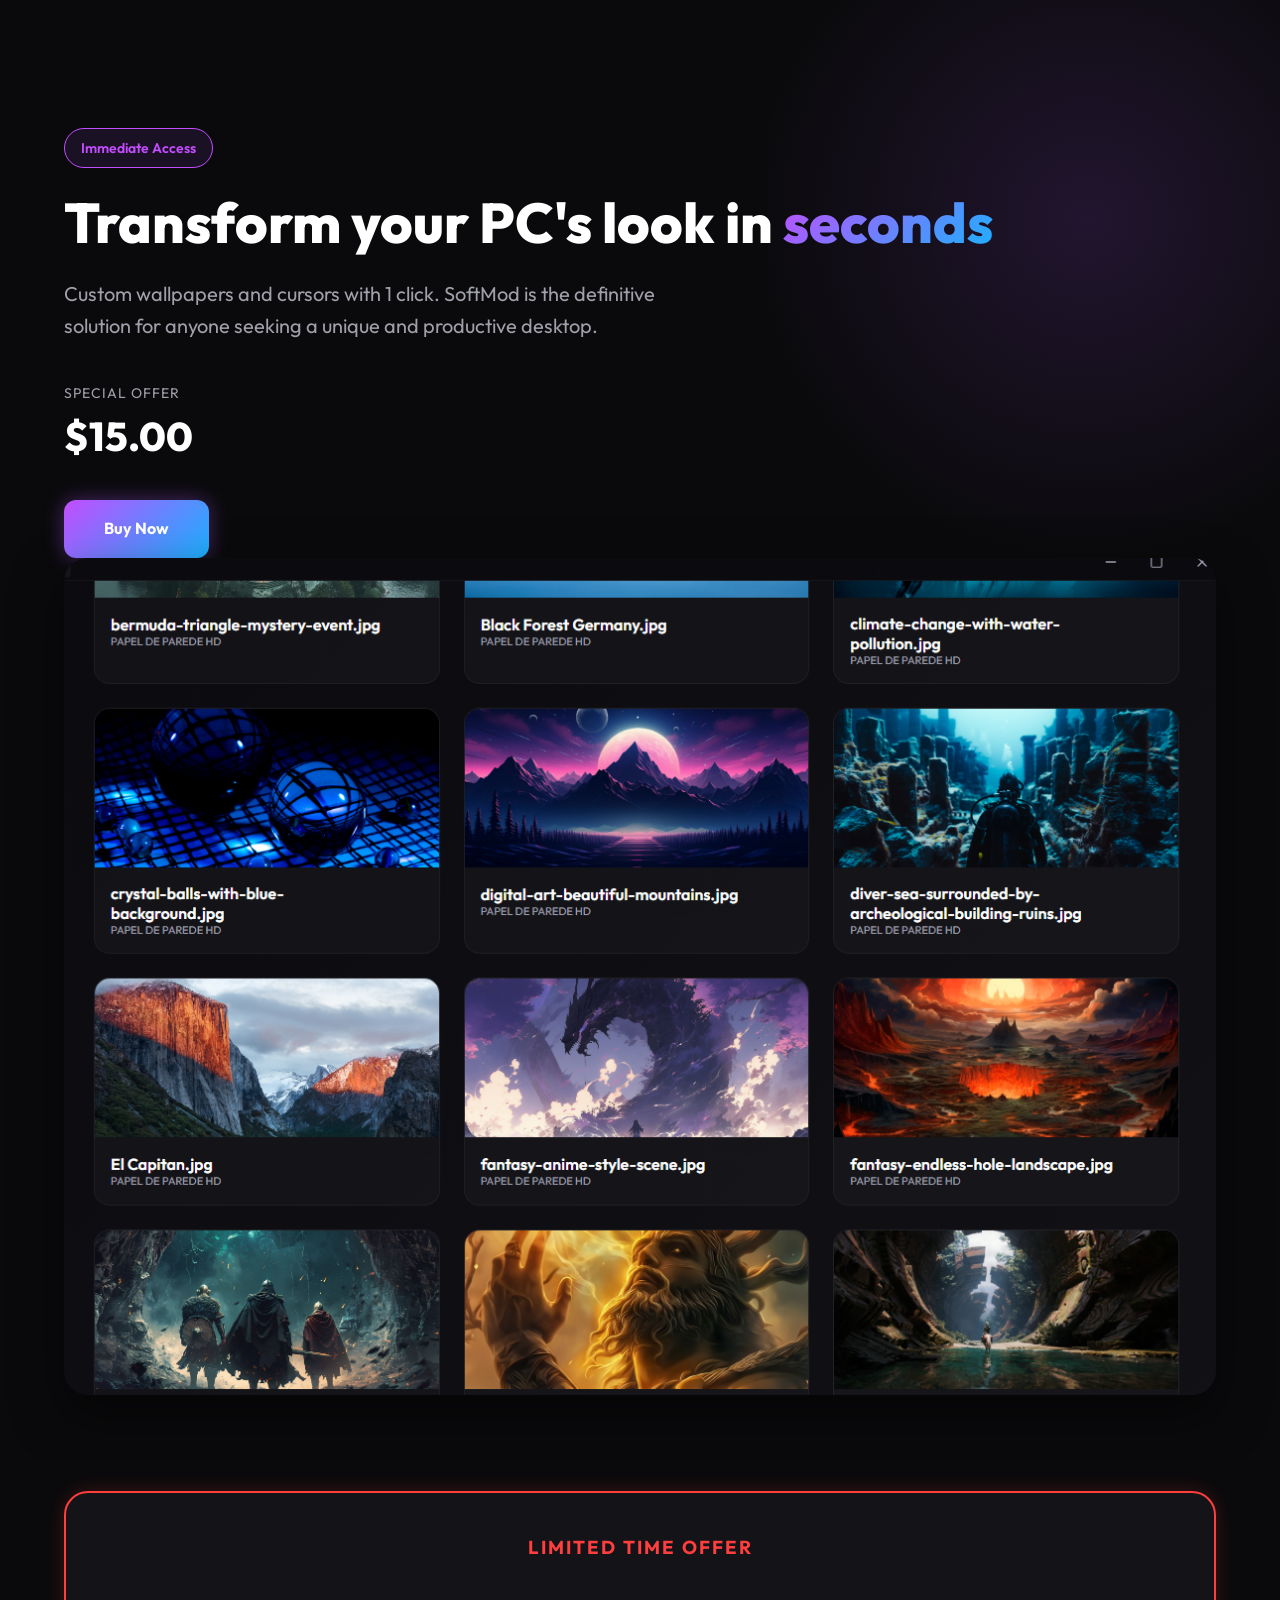
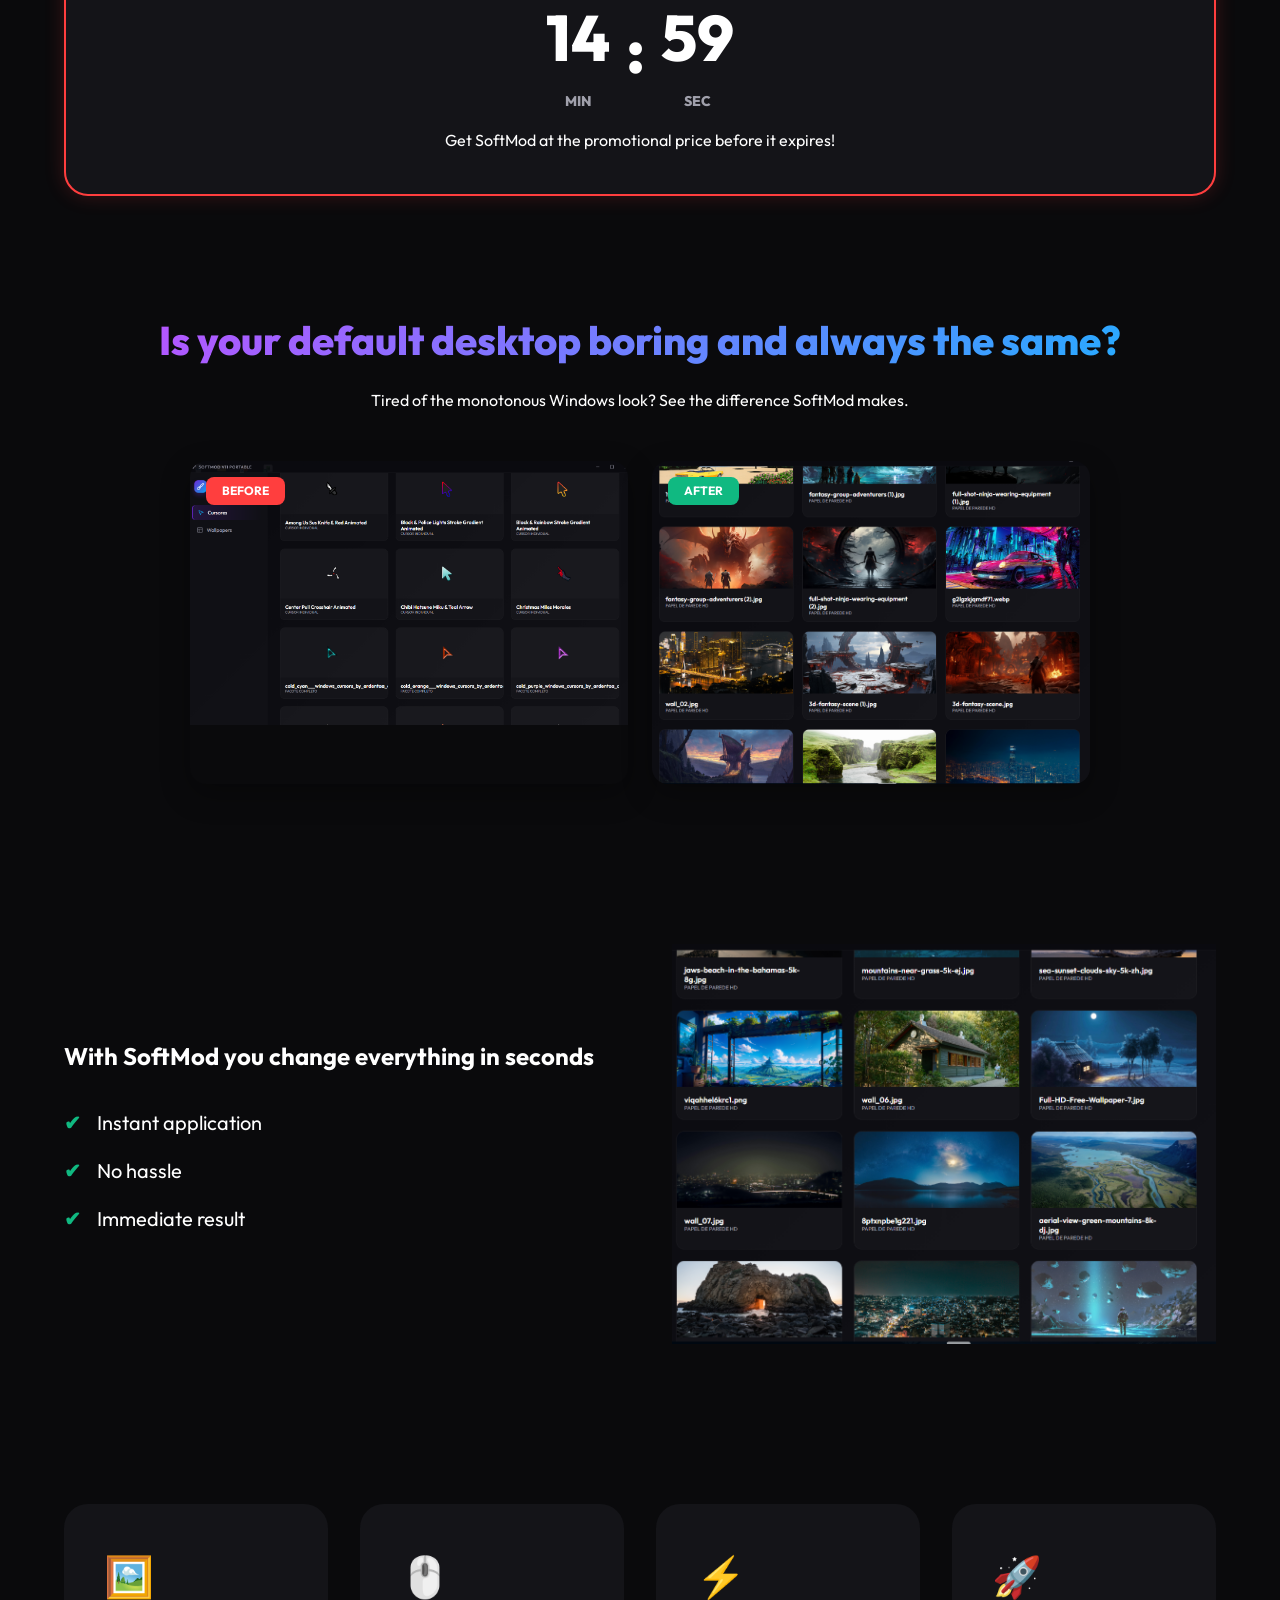
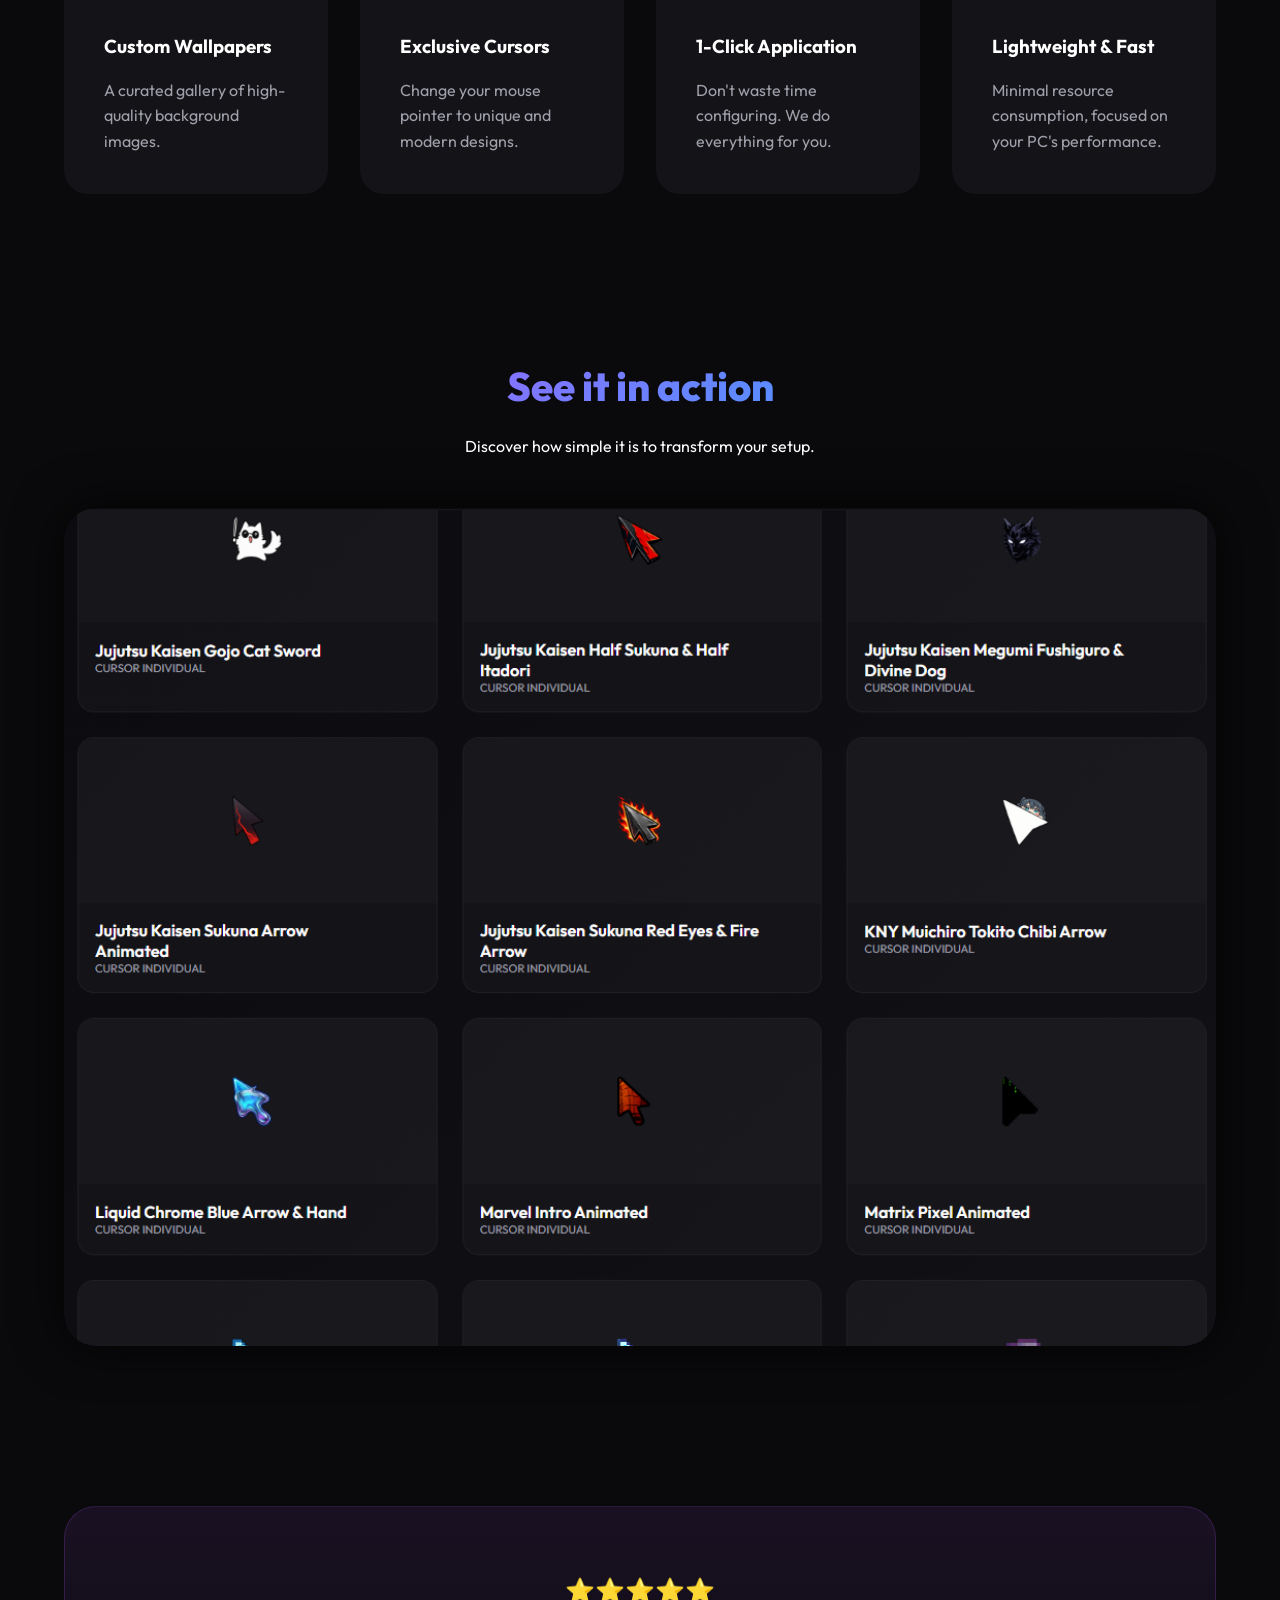
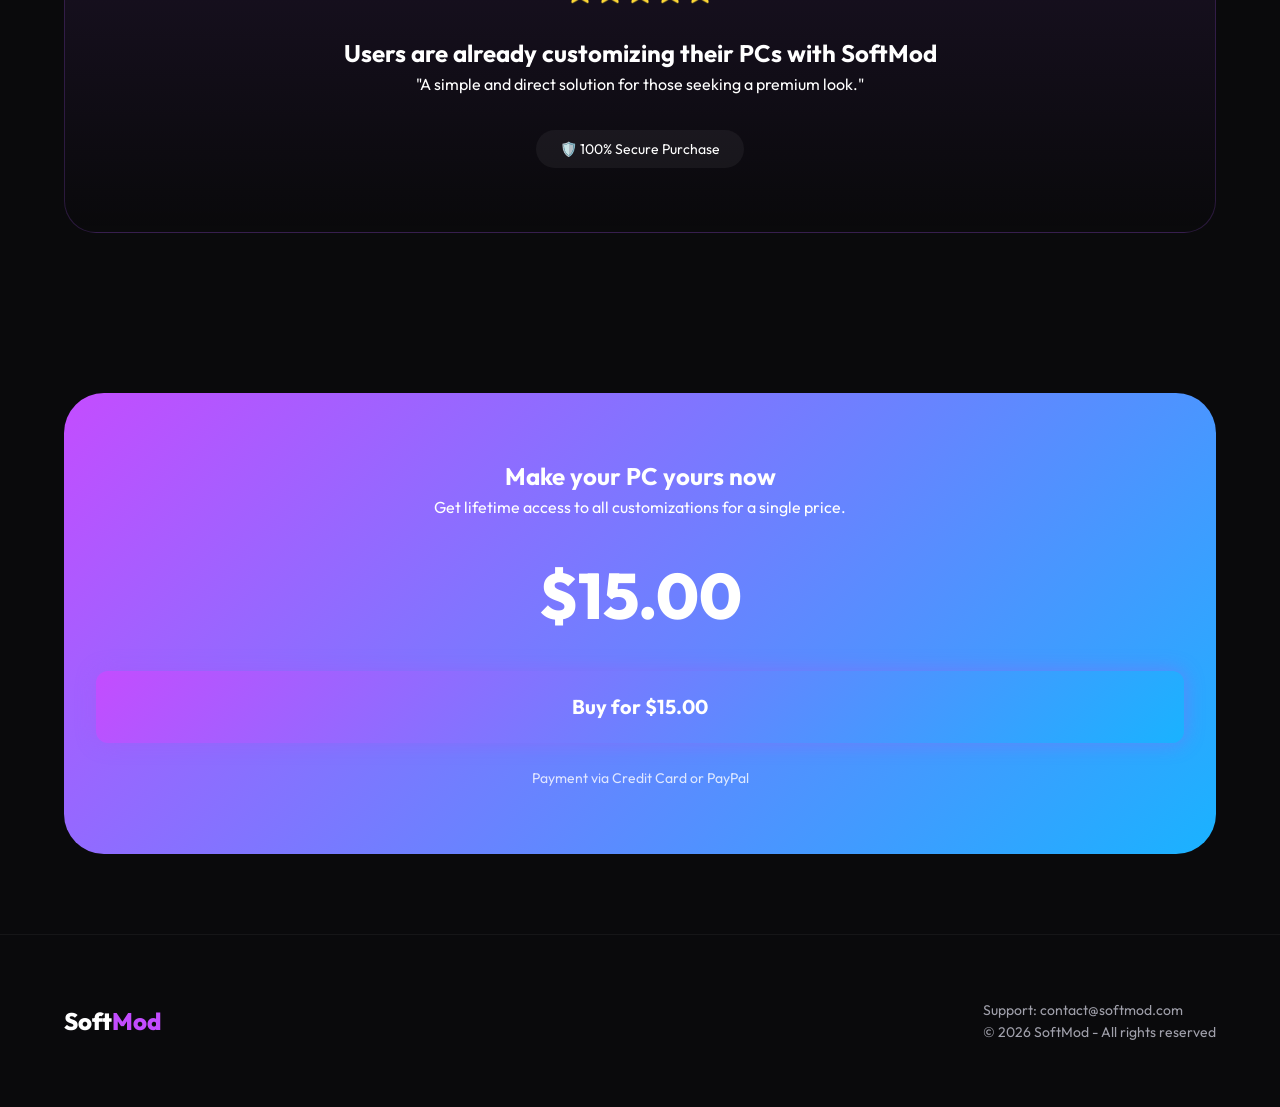
==== index_en.html @ 3dafce31 "Initial commit: SoftMod Landing Page" ====
<!DOCTYPE html>
<html lang="en">
<head>
    <meta charset="UTF-8">
    <meta name="viewport" content="width=device-width, initial-scale=1.0">
    <title>SoftMod | Transform Your Desktop</title>
    <meta name="description" content="Customize your PC with exclusive wallpapers and cursors in just 1 click. Fast, lightweight, and modern.">
    
    <!-- Fonts -->
    <link rel="preconnect" href="https://fonts.googleapis.com">
    <link rel="preconnect" href="https://fonts.gstatic.com" crossorigin>
    <link href="https://fonts.googleapis.com/css2?family=Outfit:wght@300;400;600;800&display=swap" rel="stylesheet">
    
    <!-- Styles -->
    <link rel="stylesheet" href="style.css">
</head>
<body>
    <div id="app">
        <!-- Hero Section -->
        <header class="hero">
            <div class="container">
                <div class="hero-content reveal">
                    <span class="badge">Immediate Access</span>
                    <h1>Transform your PC's look in <span>seconds</span></h1>
                    <p>Custom wallpapers and cursors with 1 click. SoftMod is the definitive solution for anyone seeking a unique and productive desktop.</p>
                    
                    <div class="price-highlight">
                        <span class="price-label">Special Offer</span>
                        <span class="price-value">$15.00</span>
                    </div>

                    <div class="hero-actions">
                        <a href="#checkout" class="btn btn-primary pulse">Buy Now</a>
                    </div>
                </div>
                
                <div class="hero-mockup reveal">
                    <img src="assets/img4.png" alt="SoftMod Mockup" class="floating">
                </div>
            </div>
        </header>

        <!-- Urgency Section -->
        <section class="urgency">
            <div class="container">
                <div class="timer-card reveal">
                    <h3>Limited Time Offer</h3>
                    <div id="timer" class="countdown">
                        <div class="timer-part"><span id="minutes">15</span><small>min</small></div>
                        <div class="timer-separator">:</div>
                        <div class="timer-part"><span id="seconds">00</span><small>sec</small></div>
                    </div>
                    <p>Get SoftMod at the promotional price before it expires!</p>
                </div>
            </div>
        </section>

        <!-- Problem Section -->
        <section id="problem" class="section">
            <div class="container">
                <div class="section-header reveal">
                    <h2>Is your default desktop boring and always the same?</h2>
                    <p>Tired of the monotonous Windows look? See the difference SoftMod makes.</p>
                </div>
                
                <div class="comparison-grid reveal">
                    <div class="compare-card">
                        <div class="label red">Before</div>
                        <img src="assets/imagem1.png" alt="Desktop before">
                    </div>
                    <div class="compare-card">
                        <div class="label green">After</div>
                        <img src="assets/img5.png" alt="Desktop after with SoftMod">
                    </div>
                </div>
            </div>
        </section>

        <!-- Solution Section -->
        <section class="section solution-section">
            <div class="container">
                <div class="solution-grid">
                    <div class="solution-content reveal">
                        <h2>With SoftMod you change everything in seconds</h2>
                        <ul class="benefits">
                            <li><span class="icon">✔</span> Instant application</li>
                            <li><span class="icon">✔</span> No hassle</li>
                            <li><span class="icon">✔</span> Immediate result</li>
                        </ul>
                    </div>
                    <div class="solution-image reveal">
                        <img src="assets/img6.png" alt="Easy application">
                    </div>
                </div>
            </div>
        </section>

        <!-- Features Section -->
        <section id="features" class="section features-section">
            <div class="container">
                <div class="features-grid">
                    <div class="feature-card reveal">
                        <div class="icon-box">🖼️</div>
                        <h3>Custom Wallpapers</h3>
                        <p>A curated gallery of high-quality background images.</p>
                    </div>
                    <div class="feature-card reveal">
                        <div class="icon-box">🖱️</div>
                        <h3>Exclusive Cursors</h3>
                        <p>Change your mouse pointer to unique and modern designs.</p>
                    </div>
                    <div class="feature-card reveal">
                        <div class="icon-box">⚡</div>
                        <h3>1-Click Application</h3>
                        <p>Don't waste time configuring. We do everything for you.</p>
                    </div>
                    <div class="feature-card reveal">
                        <div class="icon-box">🚀</div>
                        <h3>Lightweight & Fast</h3>
                        <p>Minimal resource consumption, focused on your PC's performance.</p>
                    </div>
                </div>
            </div>
        </section>

        <!-- Video Demo Section -->
        <section class="section video-section">
            <div class="container">
                <div class="section-header reveal">
                    <h2>See it in action</h2>
                    <p>Discover how simple it is to transform your setup.</p>
                </div>
                <div class="video-container reveal">
                    <video autoplay muted loop playsinline poster="assets/img3.png">
                        <source src="assets/Video soft.mp4" type="video/mp4">
                        Your browser does not support videos.
                    </video>
                </div>
            </div>
        </section>

        <!-- Social Proof Section -->
        <section class="section proof-section">
            <div class="container">
                <div class="proof-card reveal">
                    <div class="trust-icons">⭐⭐⭐⭐⭐</div>
                    <h2>Users are already customizing their PCs with SoftMod</h2>
                    <p>"A simple and direct solution for those seeking a premium look."</p>
                    <div class="trust-badge">
                        🛡️ 100% Secure Purchase
                    </div>
                </div>
            </div>
        </section>

        <!-- Final CTA Section -->
        <section id="checkout" class="section cta-final">
            <div class="container">
                <div class="cta-box reveal">
                    <h2>Make your PC yours now</h2>
                    <p>Get lifetime access to all customizations for a single price.</p>
                    <div class="final-price">$15.00</div>
                    <a href="#" class="btn btn-primary btn-large">Buy for $15.00</a>
                    <p class="payment-methods">Payment via Credit Card or PayPal</p>
                </div>
            </div>
        </section>

        <!-- Footer -->
        <footer>
            <div class="container">
                <div class="footer-content">
                    <div class="logo">Soft<span>Mod</span></div>
                    <div class="contact">
                        <p>Support: contact@softmod.com</p>
                        <p>© 2026 SoftMod - All rights reserved</p>
                    </div>
                </div>
            </div>
        </footer>
    </div>

    <script src="script.js"></script>
</body>
</html>
---- style.css ----
/* Design System */
:root {
    --bg-dark: #0a0a0c;
    --bg-card: #141418;
    --primary: hsl(280, 100%, 65%);
    --secondary: hsl(200, 100%, 55%);
    --accent-red: #ff3e3e;
    --text-main: #ffffff;
    --text-muted: #a0a0ab;
    --gradient-neon: linear-gradient(135deg, var(--primary), var(--secondary));
    --shadow-neon: 0 0 20px rgba(168, 85, 247, 0.4);
    --transition: all 0.3s cubic-bezier(0.4, 0, 0.2, 1);
}

/* Reset & Base */
* {
    margin: 0;
    padding: 0;
    box-sizing: border-box;
}

html {
    scroll-behavior: smooth;
}

body {
    background-color: var(--bg-dark);
    color: var(--text-main);
    font-family: 'Outfit', sans-serif;
    line-height: 1.6;
    overflow-x: hidden;
}

img, video {
    max-width: 100%;
    height: auto;
    display: block;
}

.container {
    width: 100%;
    max-width: 1200px;
    margin: 0 auto;
    padding: 0 1.5rem;
}

.section {
    padding: 5rem 0;
}

.section-header {
    text-align: center;
    margin-bottom: 3rem;
}

.section-header h2 {
    font-size: 2.5rem;
    font-weight: 800;
    margin-bottom: 1rem;
    background: var(--gradient-neon);
    -webkit-background-clip: text;
    -webkit-text-fill-color: transparent;
}

/* Badges & Buttons */
.badge {
    display: inline-block;
    padding: 0.5rem 1rem;
    background: rgba(168, 85, 247, 0.1);
    border: 1px solid var(--primary);
    color: var(--primary);
    border-radius: 2rem;
    font-weight: 600;
    font-size: 0.875rem;
    margin-bottom: 1.5rem;
}

.btn {
    display: inline-block;
    padding: 1rem 2.5rem;
    border-radius: 0.75rem;
    font-weight: 700;
    text-decoration: none;
    text-align: center;
    cursor: pointer;
    transition: var(--transition);
}

.btn-primary {
    background: var(--gradient-neon);
    color: white;
    box-shadow: var(--shadow-neon);
}

.btn-primary:hover {
    transform: translateY(-3px);
    box-shadow: 0 0 30px rgba(168, 85, 247, 0.6);
}

.btn-large {
    font-size: 1.25rem;
    padding: 1.25rem 3rem;
    width: 100%;
}

/* Hero Section */
.hero {
    min-height: 100vh;
    display: flex;
    align-items: center;
    padding: 8rem 0 4rem;
    position: relative;
    overflow: hidden;
}

.hero::before {
    content: '';
    position: absolute;
    top: -10%;
    right: -10%;
    width: 50%;
    height: 50%;
    background: radial-gradient(circle, rgba(168, 85, 247, 0.15) 0%, transparent 70%);
    z-index: -1;
}

.hero h1 {
    font-size: 3.5rem;
    font-weight: 800;
    line-height: 1.1;
    margin-bottom: 1.5rem;
}

.hero h1 span {
    background: var(--gradient-neon);
    -webkit-background-clip: text;
    -webkit-text-fill-color: transparent;
}

.hero p {
    font-size: 1.25rem;
    color: var(--text-muted);
    margin-bottom: 2.5rem;
    max-width: 600px;
}

.price-highlight {
    margin-bottom: 2rem;
    display: flex;
    flex-direction: column;
}

.price-label {
    font-size: 0.875rem;
    color: var(--text-muted);
    text-transform: uppercase;
    letter-spacing: 1px;
}

.price-value {
    font-size: 2.5rem;
    font-weight: 800;
    color: #fff;
}

.hero-mockup img {
    border-radius: 1.5rem;
    box-shadow: 0 20px 50px rgba(0,0,0,0.5);
}

/* Urgency Section */
.urgency {
    padding: 2rem 0;
}

.timer-card {
    background: var(--bg-card);
    border: 2px solid var(--accent-red);
    padding: 2.5rem;
    border-radius: 1.5rem;
    text-align: center;
    box-shadow: 0 0 20px rgba(255, 62, 62, 0.2);
}

.timer-card h3 {
    text-transform: uppercase;
    letter-spacing: 2px;
    color: var(--accent-red);
    margin-bottom: 1.5rem;
}

.countdown {
    display: flex;
    justify-content: center;
    align-items: center;
    gap: 1rem;
    font-size: 4rem;
    font-weight: 800;
    margin-bottom: 1rem;
}

.timer-part {
    display: flex;
    flex-direction: column;
    align-items: center;
}

.timer-part small {
    font-size: 0.875rem;
    color: var(--text-muted);
    text-transform: uppercase;
}

/* Comparison Section */
.comparison-grid {
    display: grid;
    grid-template-columns: 1fr 1fr;
    gap: 1.5rem;
    max-width: 900px;
    margin: 0 auto;
}

.compare-card {
    position: relative;
    border-radius: 1rem;
    overflow: hidden;
    box-shadow: 0 10px 30px rgba(0,0,0,0.3);
}

.compare-card img {
    width: 100%;
    height: auto;
    object-fit: cover;
}

.compare-card .label {
    position: absolute;
    top: 1rem;
    left: 1rem;
    padding: 0.25rem 1rem;
    border-radius: 0.5rem;
    font-weight: 700;
    font-size: 0.75rem;
    text-transform: uppercase;
}

.label.red { background: #ff3e3e; }
.label.green { background: #10b981; }

/* Solution Section */
.solution-grid {
    display: grid;
    grid-template-columns: 1fr 1fr;
    gap: 4rem;
    align-items: center;
}

.benefits {
    list-style: none;
    margin-top: 2rem;
}

.benefits li {
    font-size: 1.25rem;
    margin-bottom: 1rem;
    display: flex;
    align-items: center;
    gap: 1rem;
}

.benefits .icon {
    color: #10b981;
    font-weight: 800;
}

/* Features Grid */
.features-grid {
    display: grid;
    grid-template-columns: repeat(auto-fit, minmax(250px, 1fr));
    gap: 2rem;
}

.feature-card {
    background: var(--bg-card);
    padding: 2.5rem;
    border-radius: 1.5rem;
    transition: var(--transition);
}

.feature-card:hover {
    transform: translateY(-10px);
    background: rgba(255,255,255,0.05);
}

.feature-card .icon-box {
    font-size: 2.5rem;
    margin-bottom: 1.5rem;
}

.feature-card h3 {
    margin-bottom: 1rem;
}

.feature-card p {
    color: var(--text-muted);
}

/* Video Section */
.video-container {
    border-radius: 2rem;
    overflow: hidden;
    box-shadow: 0 0 50px rgba(0,0,0,0.8);
    background: #000;
}

.video-container video {
    width: 100%;
    display: block;
}

/* Proof Section */
.proof-card {
    background: linear-gradient(rgba(168, 85, 247, 0.1), transparent);
    padding: 4rem 2rem;
    border-radius: 2rem;
    text-align: center;
    border: 1px solid rgba(168, 85, 247, 0.2);
}

.trust-icons {
    color: #fbbf24;
    font-size: 1.5rem;
    margin-bottom: 1.5rem;
}

.trust-badge {
    margin-top: 2rem;
    display: inline-block;
    padding: 0.5rem 1.5rem;
    background: rgba(255,255,255,0.05);
    border-radius: 2rem;
    font-size: 0.875rem;
}

/* Final CTA */
.cta-box {
    background: var(--gradient-neon);
    padding: 4rem 2rem;
    border-radius: 2.5rem;
    text-align: center;
    color: #fff;
}

.final-price {
    font-size: 4rem;
    font-weight: 800;
    margin: 1.5rem 0;
}

.payment-methods {
    margin-top: 1.5rem;
    font-size: 0.875rem;
    opacity: 0.8;
}

/* Footer */
footer {
    padding: 4rem 0;
    border-top: 1px solid rgba(255,255,255,0.05);
}

.footer-content {
    display: flex;
    justify-content: space-between;
    align-items: center;
}

.logo {
    font-size: 1.5rem;
    font-weight: 800;
}

.logo span {
    color: var(--primary);
}

.contact p {
    color: var(--text-muted);
    font-size: 0.875rem;
}

/* Animations */
@keyframes float {
    0% { transform: translateY(0); }
    50% { transform: translateY(-20px); }
    100% { transform: translateY(0); }
}

.floating {
    animation: float 6s ease-in-out infinite;
}

@keyframes pulse {
    0% { transform: scale(1); }
    50% { transform: scale(1.05); }
    100% { transform: scale(1); }
}

.pulse {
    animation: pulse 2s infinite;
}

.reveal {
    opacity: 0;
    transform: translateY(30px);
    transition: all 0.8s ease-out;
}

.reveal.active {
    opacity: 1;
    transform: translateY(0);
}

/* Responsive */
@media (max-width: 992px) {
    .hero {
        flex-direction: column;
        text-align: center;
        padding-top: 6rem;
    }
    
    .hero h1 { font-size: 2.75rem; }
    
    .hero p { margin: 0 auto 2.5rem; }
    
    .hero-mockup { margin-top: 3rem; }
    
    .solution-grid {
        grid-template-columns: 1fr;
        text-align: center;
    }
    
    .benefits li { justify-content: center; }
}

@media (max-width: 768px) {
    .comparison-grid {
        grid-template-columns: 1fr;
    }
    
    .countdown { font-size: 3rem; }
    
    .section-header h2 { font-size: 2rem; }
    
    .final-price { font-size: 3rem; }
    
    .footer-content {
        flex-direction: column;
        gap: 2rem;
        text-align: center;
    }
}
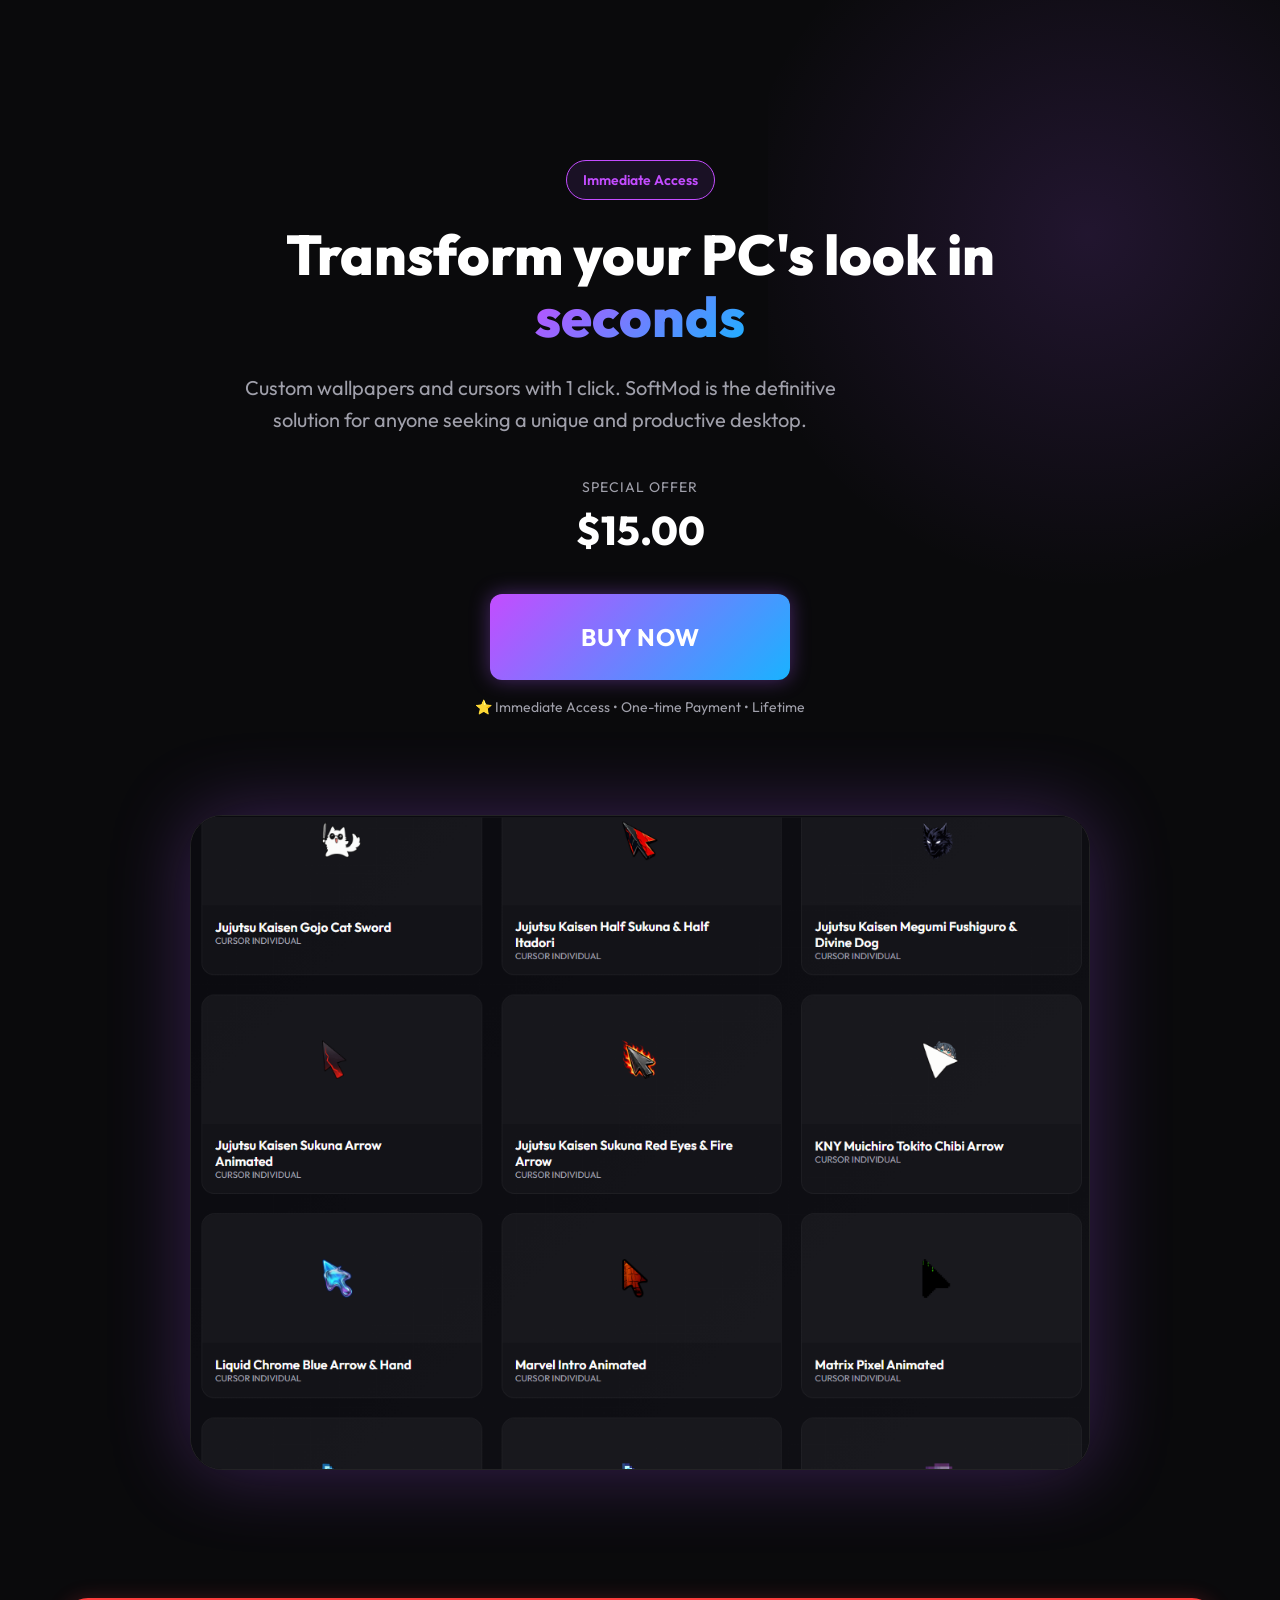
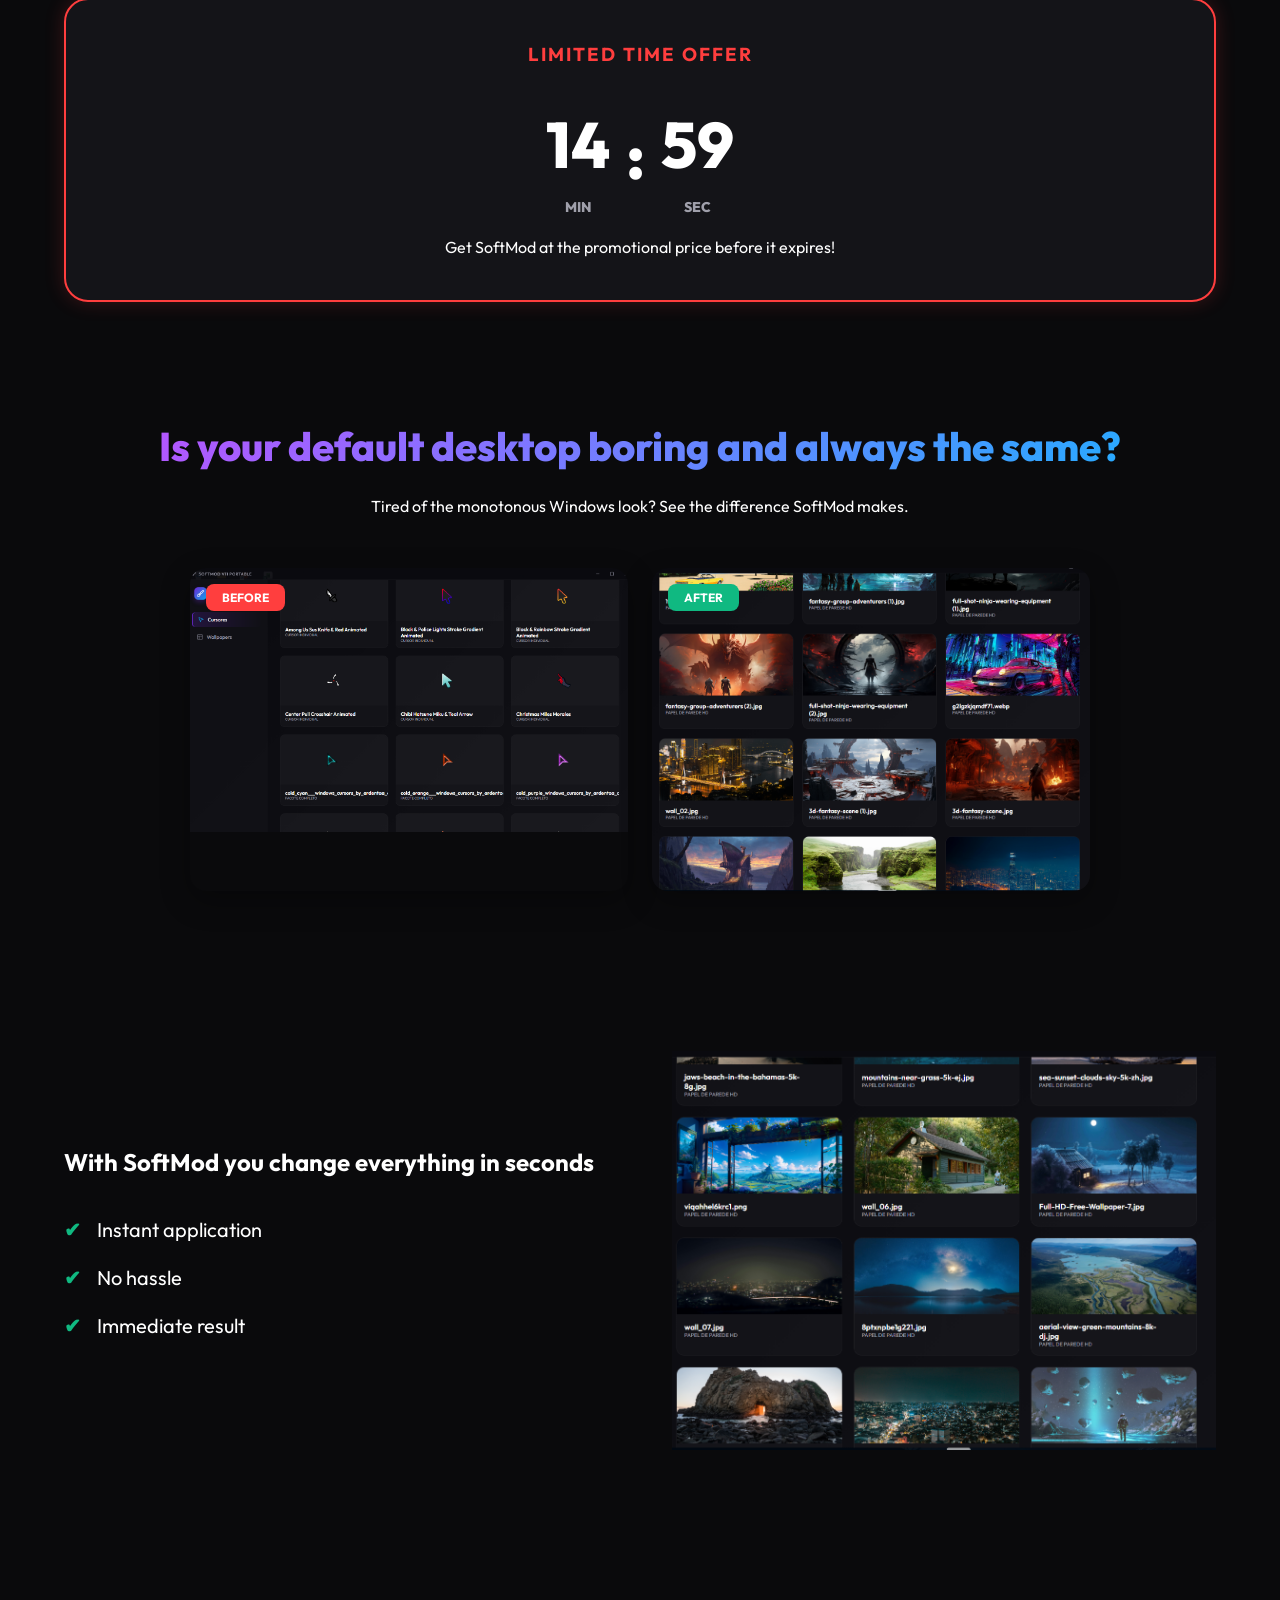
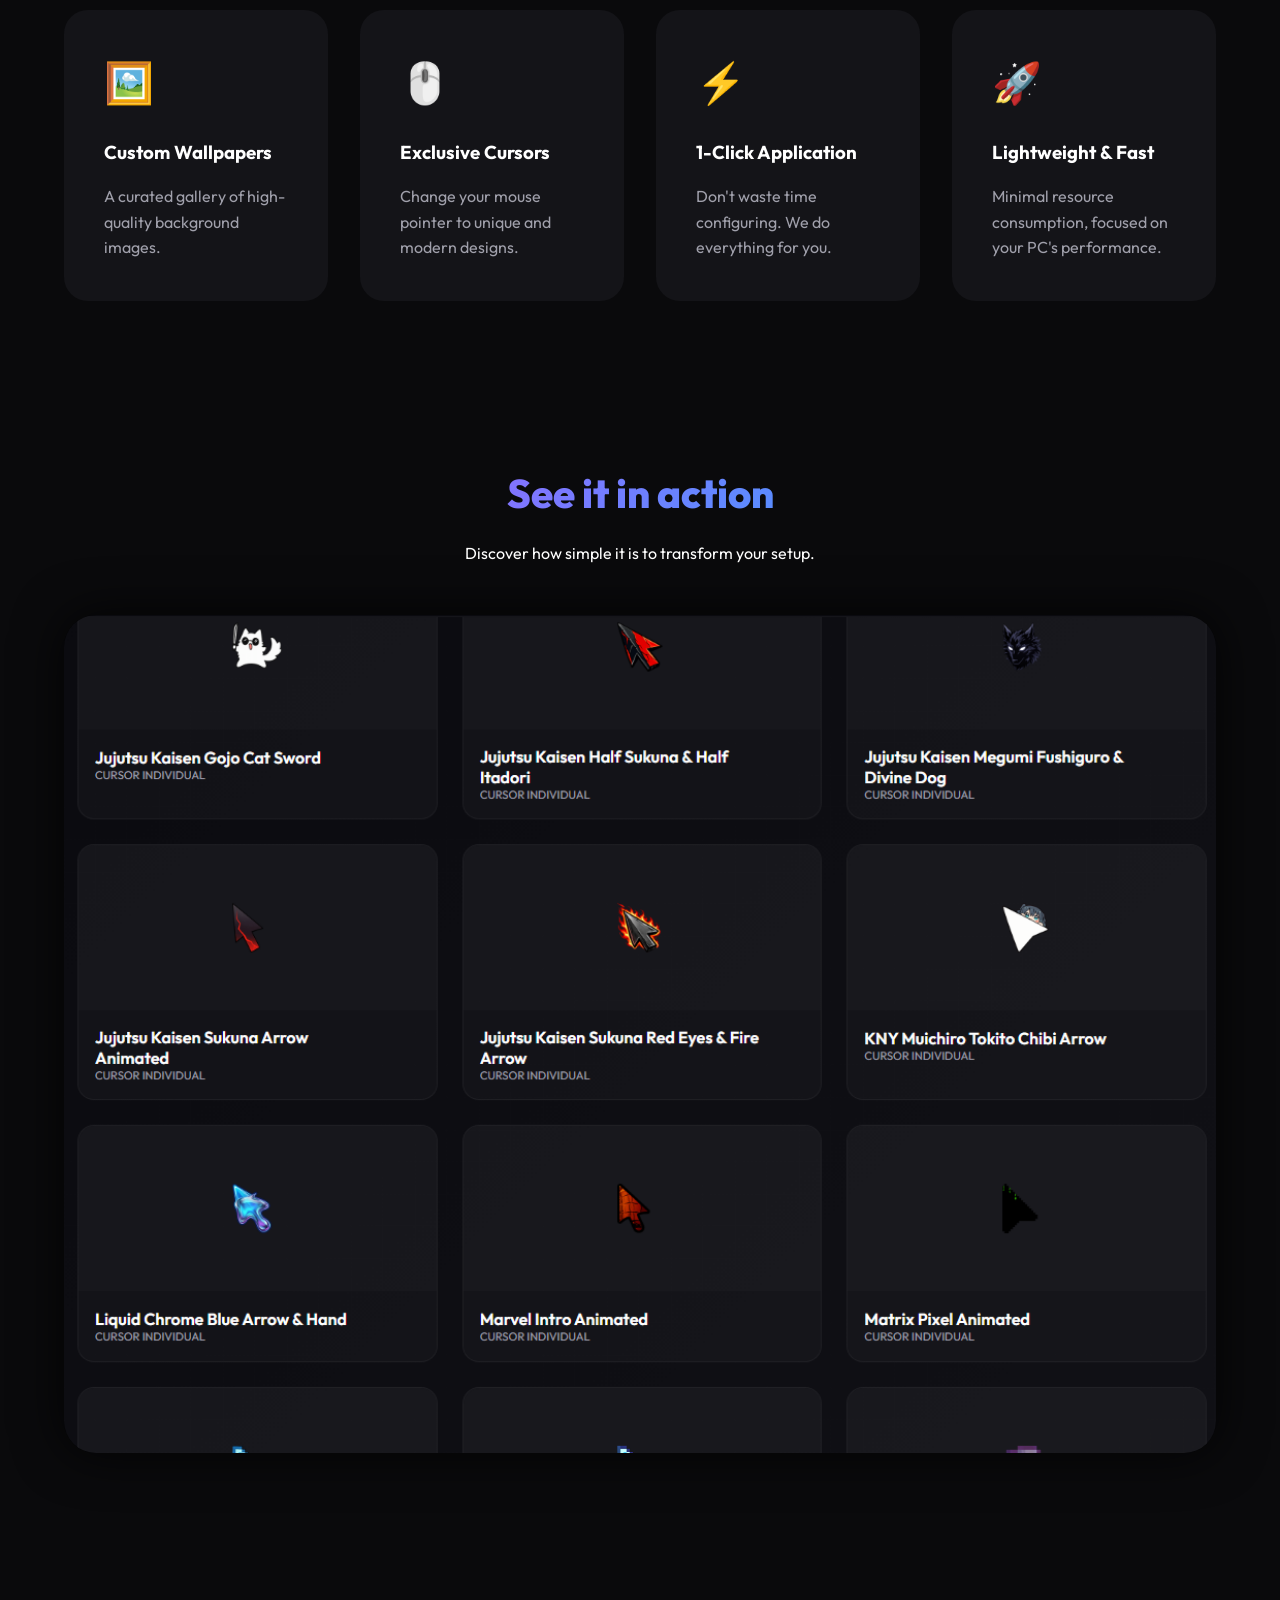
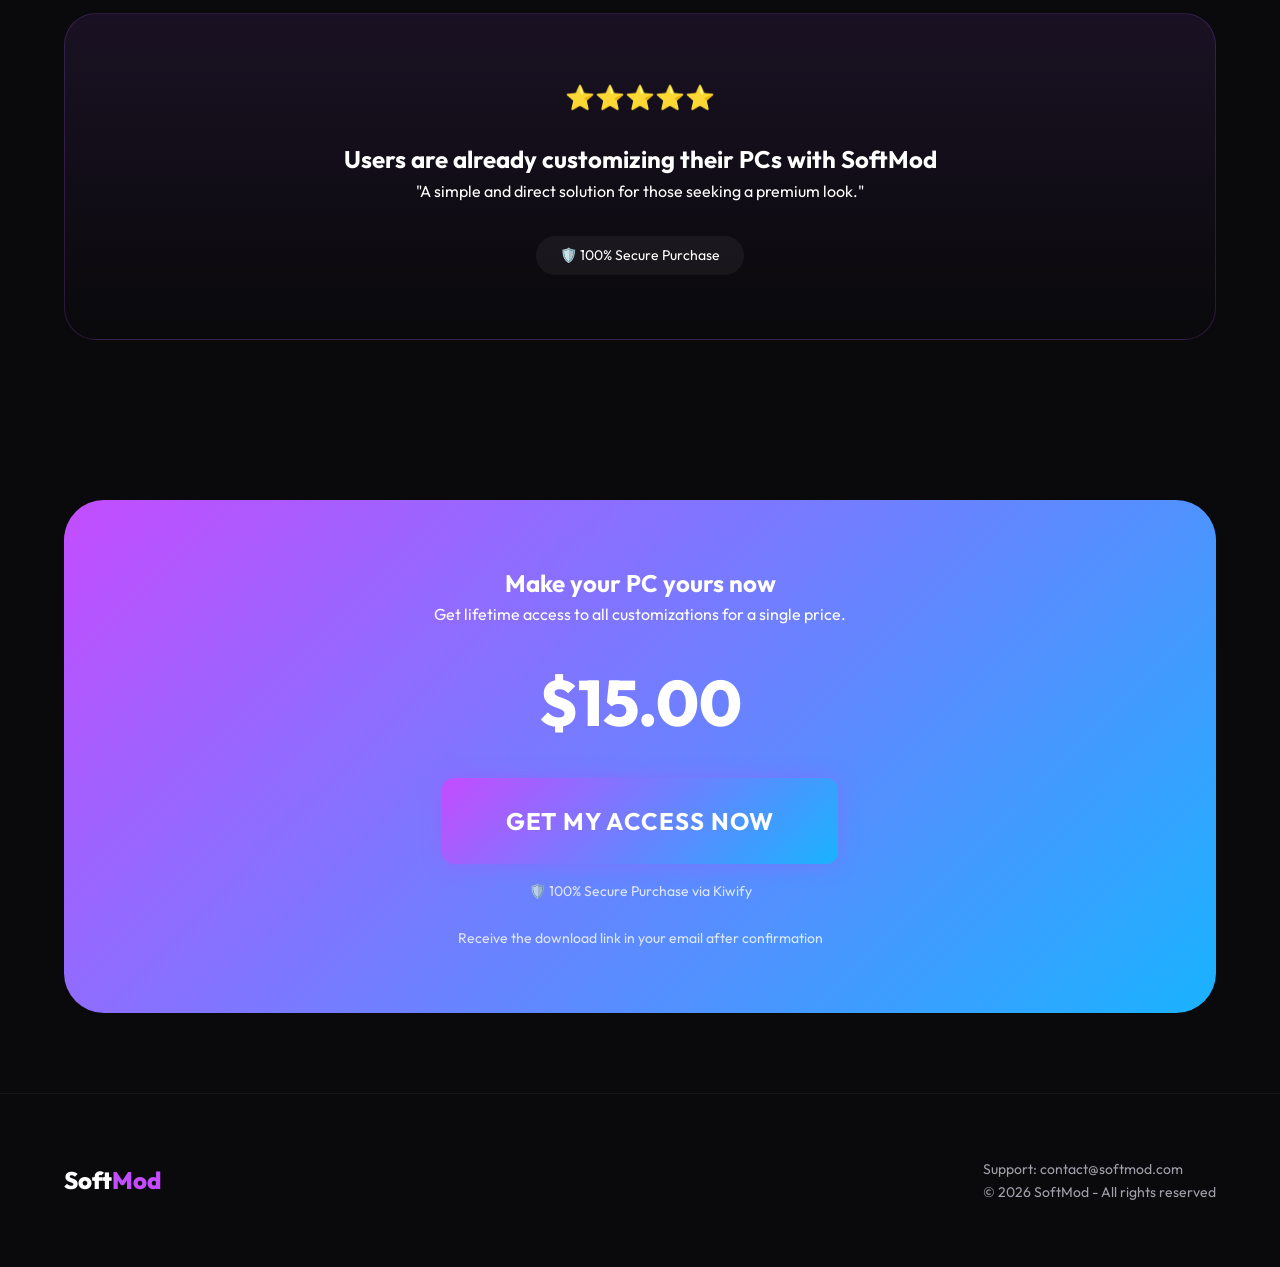
==== commit 2236b6c6: "Major redesign: centered hero, massive video showcase, and high-conversion CTA buttons" ====
--- a/index_en.html
+++ b/index_en.html
@@ -30,12 +30,16 @@
                     </div>
 
                     <div class="hero-actions">
-                        <a href="#checkout" class="btn btn-primary pulse">Buy Now</a>
+                        <a href="https://pay.kiwify.com.br/mXoS8fc" target="_blank" class="btn btn-primary btn-large pulse">Buy Now</a>
+                        <span class="cta-subtext">⭐ Immediate Access • One-time Payment • Lifetime</span>
                     </div>
                 </div>
                 
-                <div class="hero-mockup reveal">
-                    <img src="assets/img4.png" alt="SoftMod Mockup" class="floating">
+                <div class="hero-video reveal">
+                    <video autoplay muted loop playsinline poster="assets/img3.png" style="width: 100%;">
+                        <source src="assets/Video soft.mp4" type="video/mp4">
+                        Your browser does not support videos.
+                    </video>
                 </div>
             </div>
         </header>
@@ -160,8 +164,9 @@
                     <h2>Make your PC yours now</h2>
                     <p>Get lifetime access to all customizations for a single price.</p>
                     <div class="final-price">$15.00</div>
-                    <a href="#" class="btn btn-primary btn-large">Buy for $15.00</a>
-                    <p class="payment-methods">Payment via Credit Card or PayPal</p>
+                    <a href="https://pay.kiwify.com.br/mXoS8fc" target="_blank" class="btn btn-primary btn-large">Get My Access Now</a>
+                    <span class="cta-subtext" style="color: rgba(255,255,255,0.8);">🛡️ 100% Secure Purchase via Kiwify</span>
+                    <p class="payment-methods">Receive the download link in your email after confirmation</p>
                 </div>
             </div>
         </section>
--- a/style.css
+++ b/style.css
@@ -98,9 +98,21 @@
 }
 
 .btn-large {
-    font-size: 1.25rem;
-    padding: 1.25rem 3rem;
-    width: 100%;
+    font-size: 1.5rem;
+    padding: 1.5rem 4rem;
+    width: auto;
+    min-width: 300px;
+    text-transform: uppercase;
+    letter-spacing: 1px;
+    border: none;
+}
+
+.cta-subtext {
+    display: block;
+    margin-top: 1rem;
+    font-size: 0.875rem;
+    color: var(--text-muted);
+    font-weight: 400;
 }
 
 /* Hero Section */
@@ -108,9 +120,34 @@
     min-height: 100vh;
     display: flex;
     align-items: center;
-    padding: 8rem 0 4rem;
+    padding: 10rem 0 6rem;
     position: relative;
     overflow: hidden;
+    text-align: center;
+}
+
+.hero .container {
+    display: flex;
+    flex-direction: column;
+    align-items: center;
+    max-width: 1000px;
+}
+
+.hero-content {
+    max-width: 800px;
+    margin-bottom: 3rem;
+    z-index: 2;
+}
+
+.hero-video {
+    width: 100%;
+    max-width: 900px;
+    margin-top: 3rem;
+    z-index: 1;
+    border-radius: 2rem;
+    overflow: hidden;
+    box-shadow: 0 0 80px rgba(168, 85, 247, 0.3);
+    border: 1px solid rgba(255, 255, 255, 0.1);
 }
 
 .hero::before {
@@ -423,9 +460,13 @@
 
 /* Responsive */
 @media (max-width: 992px) {
+    .hero .container {
+        flex-direction: column-reverse;
+        text-align: center;
+        gap: 3rem;
+    }
+    
     .hero {
-        flex-direction: column;
-        text-align: center;
         padding-top: 6rem;
     }
     
@@ -433,7 +474,7 @@
     
     .hero p { margin: 0 auto 2.5rem; }
     
-    .hero-mockup { margin-top: 3rem; }
+    .hero-video { margin-bottom: 2rem; width: 100%; }
     
     .solution-grid {
         grid-template-columns: 1fr;
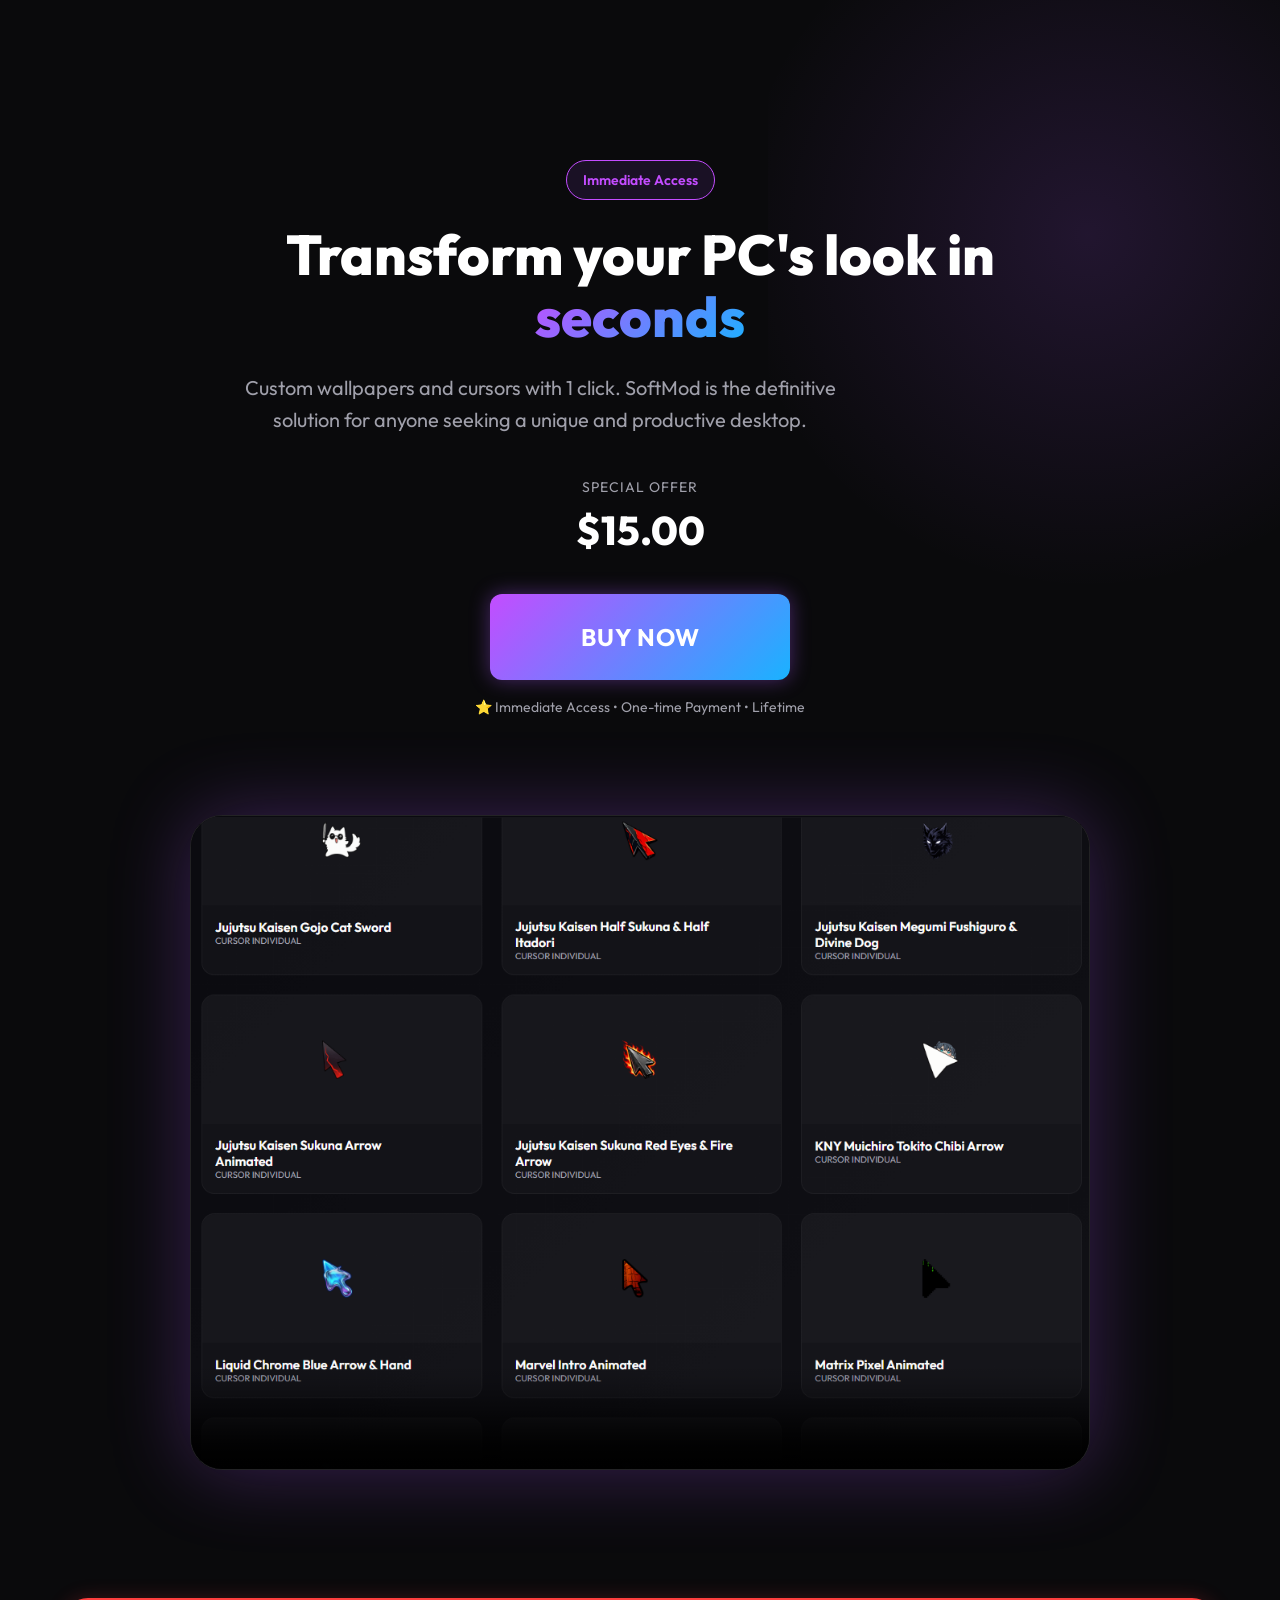
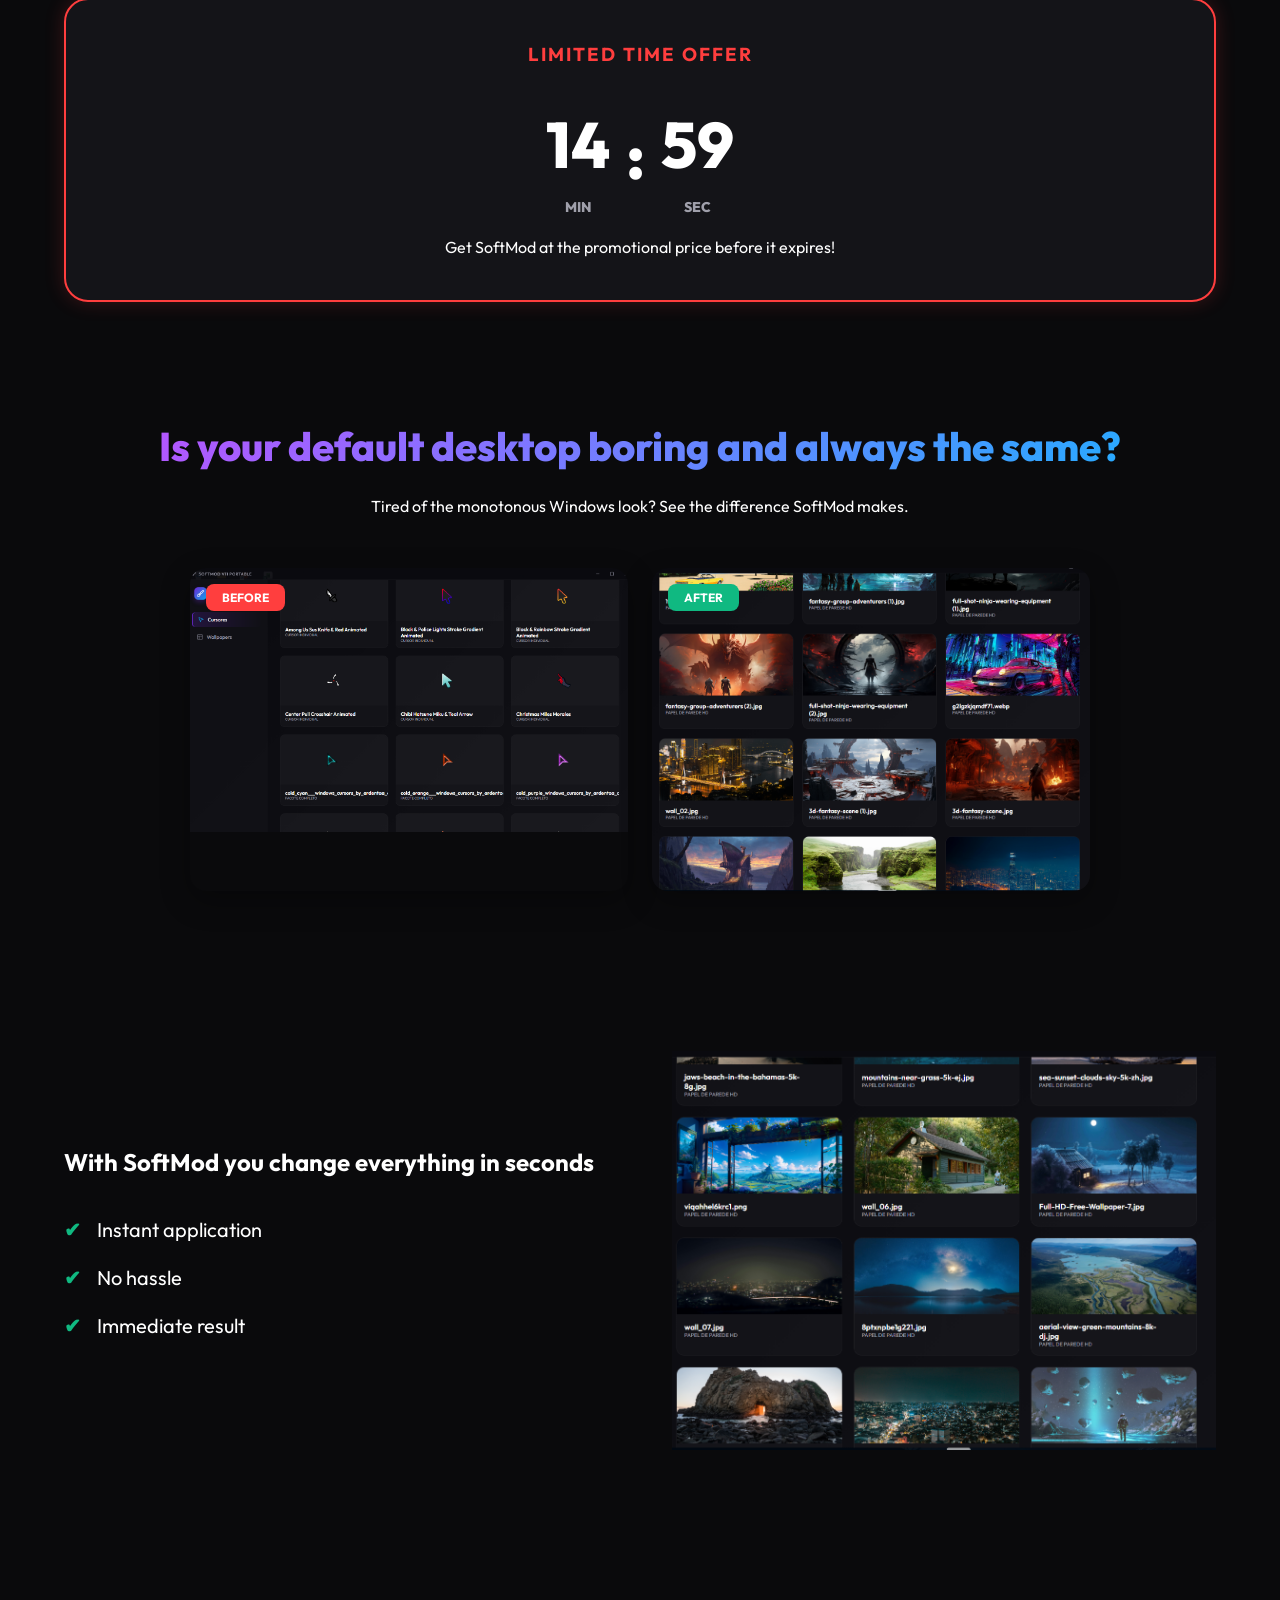
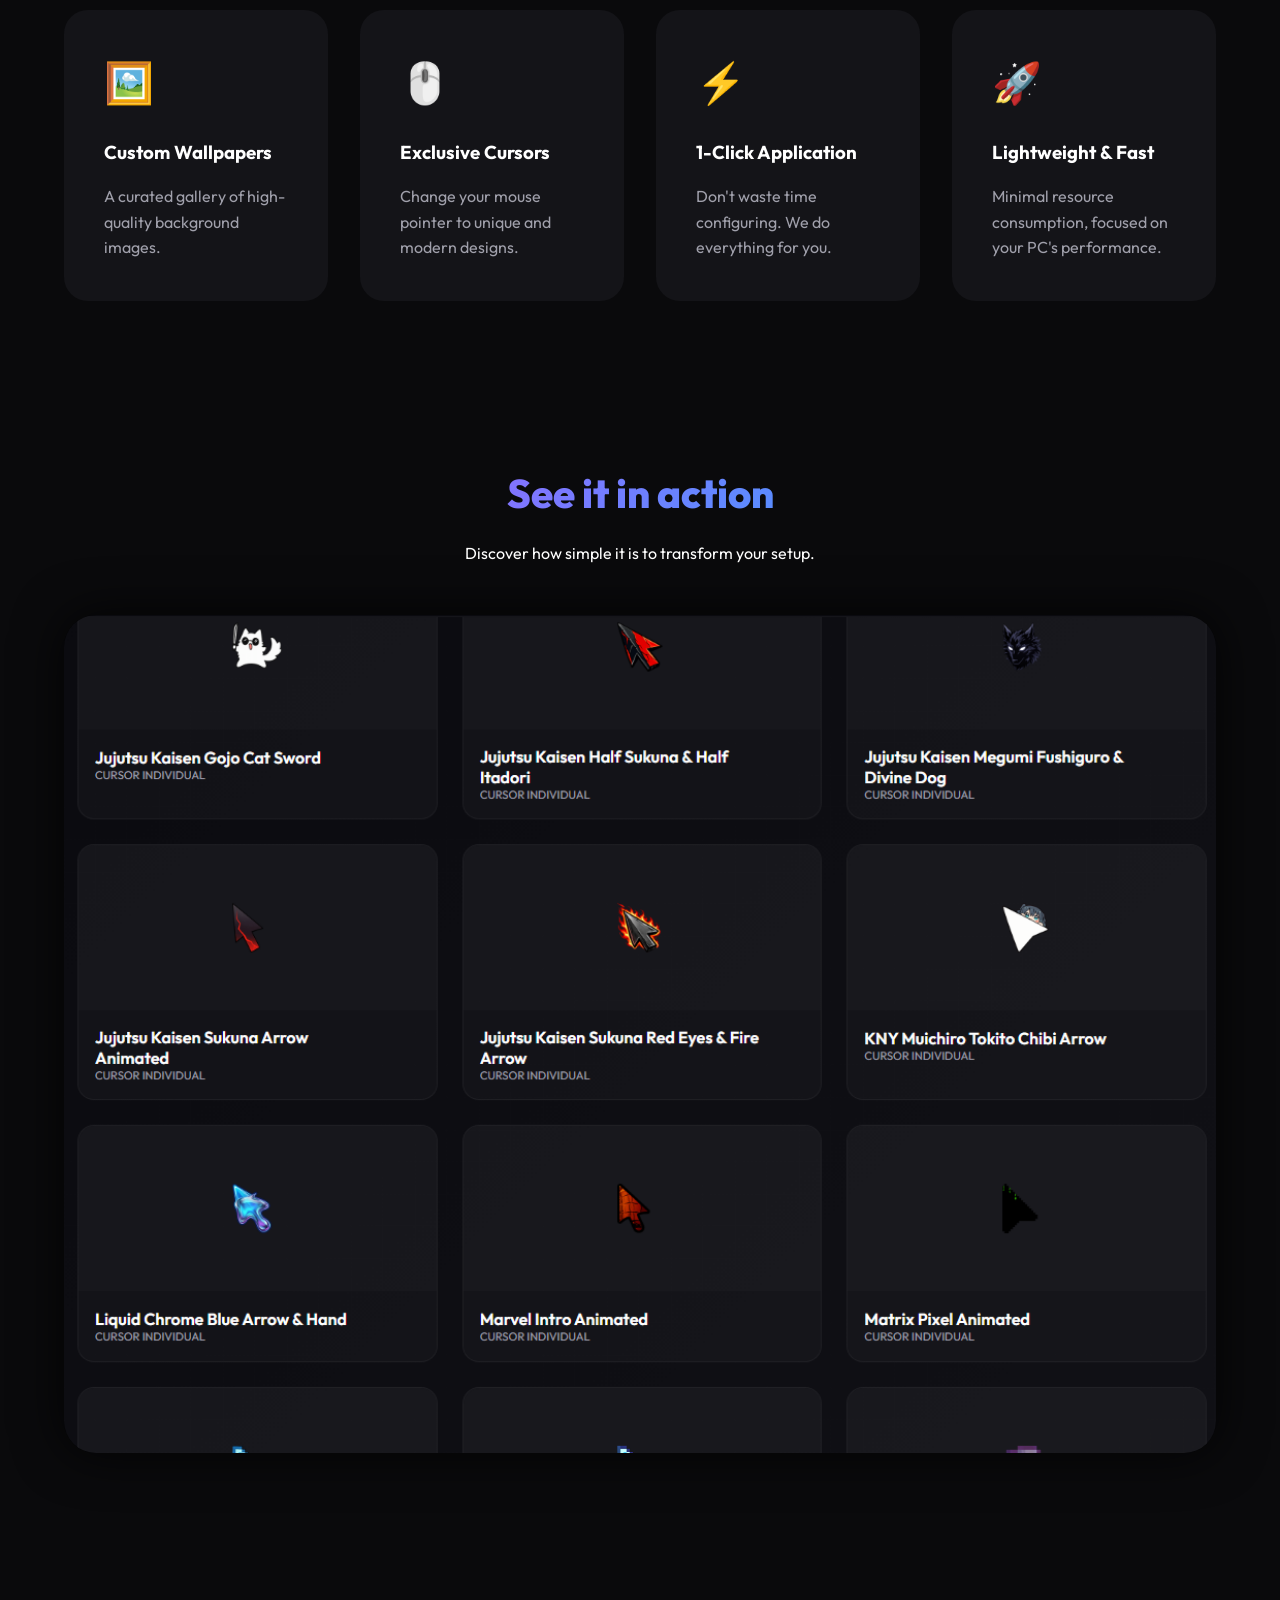
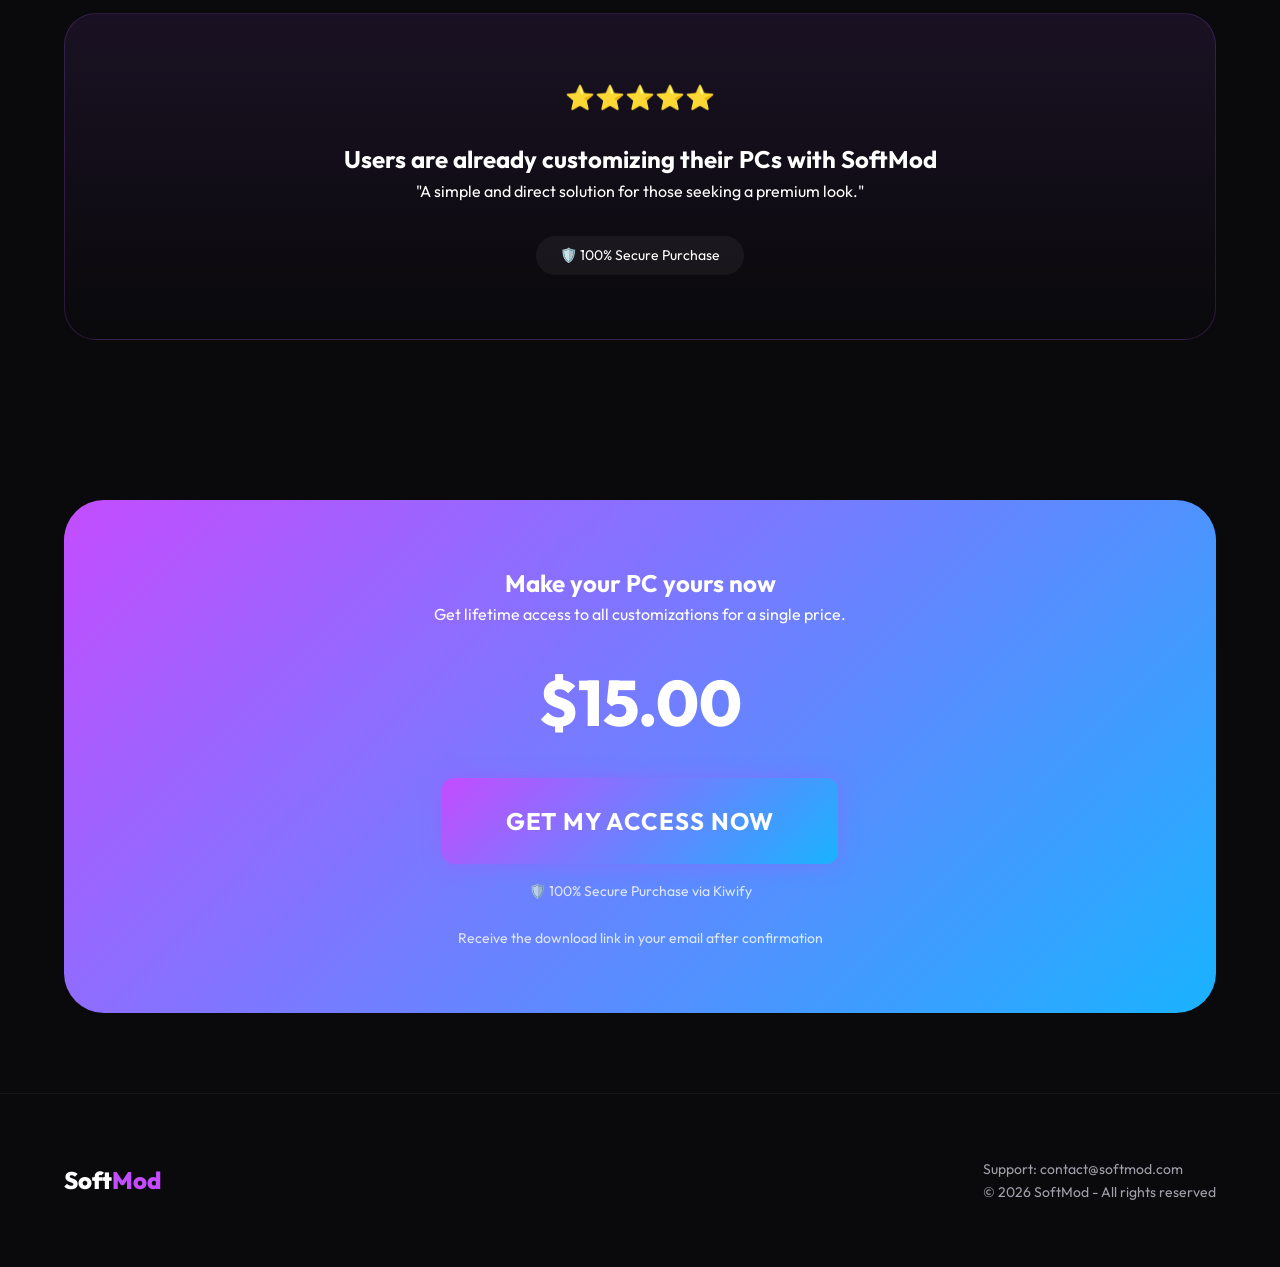
==== commit 7120fd12: "Add video controls to allow sound playback" ====
--- a/index_en.html
+++ b/index_en.html
@@ -36,7 +36,7 @@
                 </div>
                 
                 <div class="hero-video reveal">
-                    <video autoplay muted loop playsinline poster="assets/img3.png" style="width: 100%;">
+                    <video autoplay muted loop playsinline controls poster="assets/img3.png" style="width: 100%;">
                         <source src="assets/Video soft.mp4" type="video/mp4">
                         Your browser does not support videos.
                     </video>
